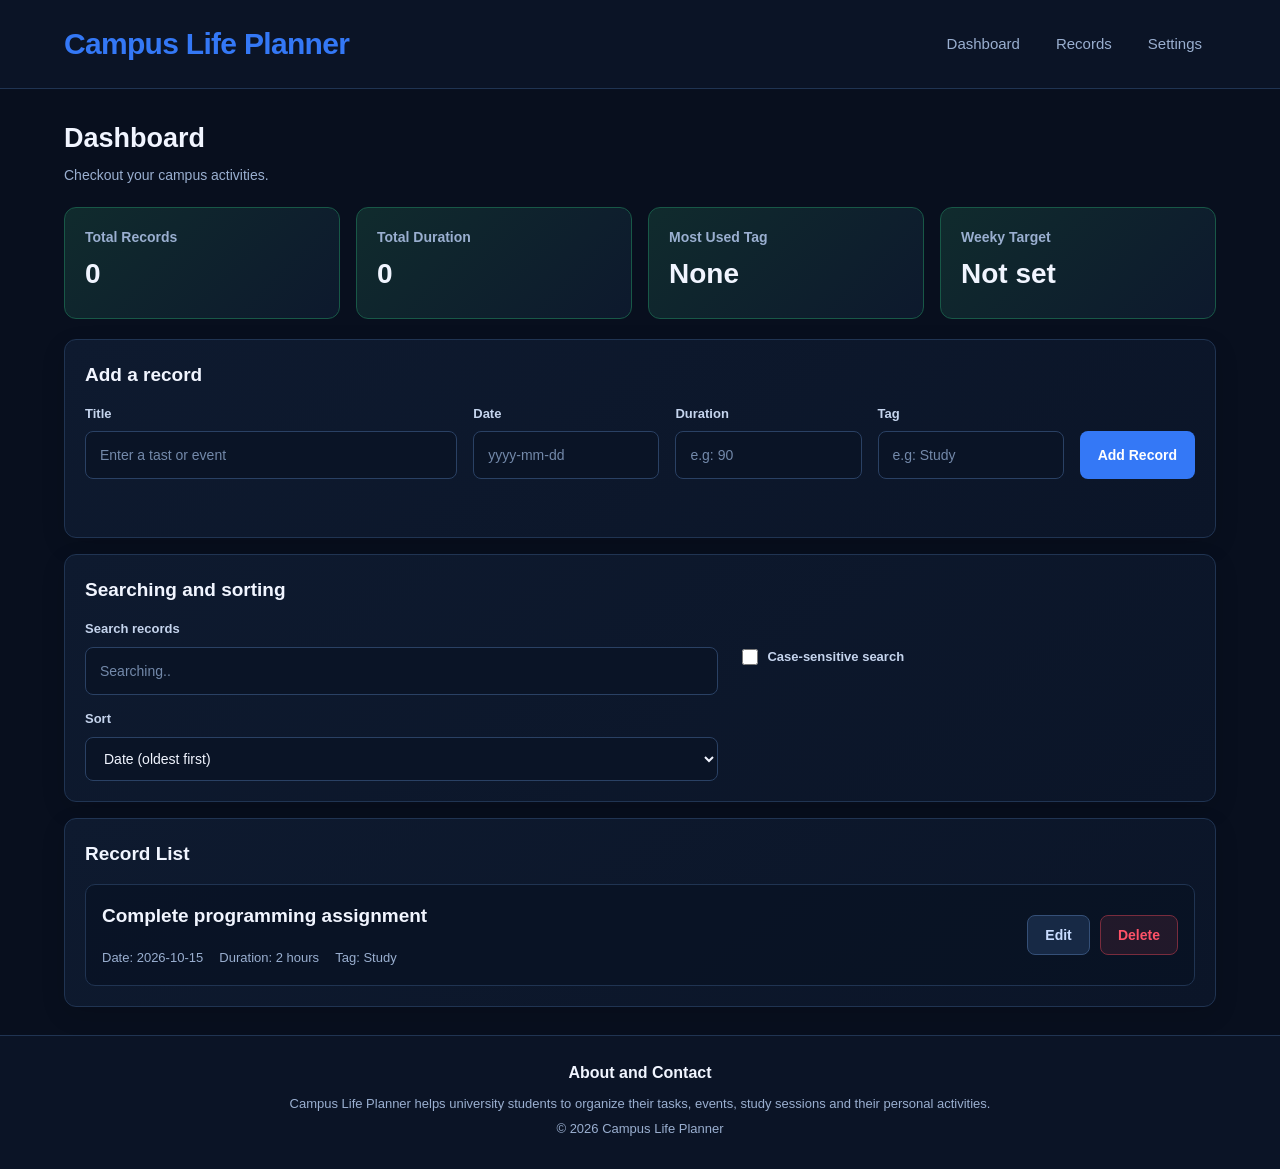
==== index.html @ 440531c9 "M1 add the wireframe and project summary" ====
<!DOCTYPE html>
<html lang="en">
<head>
    <meta charset="UTF-8">
    <meta name="viewport" content="width=device-width, initial-scale=1.0">
    <title>Document</title>
    <link rel="stylesheet" href="style.css">
</head>
<body>
    <a class="skip-link" href="#main-field">Skip to the main content</a>
    <header class="header">
        <div class="header-content">
            <h1>Campus Life Planner</h1>
            <nav>
                <a href="#">Dashboard</a>
                <a href="#">Records</a>
                <a href="#">Settings</a>
            </nav>
        </div>
    </header>
    <main id="main-field" tabindex="-1">
        <section id="dashboard">
            <h3>Dashboard</h3>
            <p>Checkout your campus activities.</p>

            <div class="container">

                <article class="cards">
                    <h3>Total Records</h3>
                    <p id="total-duration">0</p>
                </article>

                <article class="cards">
                    <h3>Total  Duration</h3>
                    <P id="total-duration">0</P>
                </article>

                <article class="cards">
                    <h3>Most Used Tag</h3>
                    <p id="used-tag">None</p>
                </article>

                <article class="cards">
                    <h3>Weeky Target</h3>
                    <p id="target">Not set</p>
                </article>
            </div>
            </section>
            <section id="add-record">
                <h3>Add a record</h3>
                <form id="record" novalidate>
                    <div>
                        <label for="title">Title</label>
                        <input type="text" id="title" name="title" placeholder="Enter a tast or event" aria-describedby="title-error" autocomplete="off">
                        <span id="title-error" class="error-text"></span>
                    </div>

                    <div>
                        <label for="date">Date</label>
                        <input type="text" id="date" name="date"  placeholder="yyyy-mm-dd" aria-describedby="date-error" autocomplete="off">
                        <span id="date-error" class="error-text"></span>
                    </div>

                    <div>
                        <label for="duration">Duration</label>
                        <input type="text" id="duration" name="duration" placeholder="e.g: 90" inputmode="decimal" aria-describedby="duration-error" autocomplete="off">
                        <span id="duration-error" class="error-text"></span>
                    </div>

                    <div>
                        <label for="tag">Tag</label>
                        <input type="text" id="tag" name="tag" placeholder="e.g: Study" aria-describedby="tag-error" autocomplete="off">
                        <span id="tag-error" class="error-text"></span>
                    </div>

                    <button type="submit">Add Record</button>
                    <p id="form-status" role="status"></p>
                </form>
            </section>

            <section id="sorting">
                <h3>Searching and sorting</h3>

                <div>
                    <label for="search">Search records</label>
                    <input type="search" id="search" placeholder="Searching..">
                </div>

                <div>
                    <label for="case-sensitive">
                        <input type="checkbox" id="case-sensitive">Case-sensitive search
                    </label>
                </div>

                <div>
                    <label for="sort">Sort</label>
        <select id="sort">
            <option value="date-asc">Date (oldest first)</option>
            <option value="date-desc">Date (newest first)</option>
            <option value="title-asc">Title (A-Z)</option>
            <option value="duration-desc">Duration (longest first)</option>
        </select>
                </div>
            </section>    
            <section id="records">
                <h3>Record List</h3>

                <div id="records-list">
                    <article class="record">
                        <div class="record-info">
                        <h3>Complete programming assignment</h3>
                        <p>Date: 2026-10-15</p>
                        <p>Duration: 2 hours</p>
                        <p>Tag: Study</p>
                        </div>

                        <div class="recorde-actions">
                        <button type="button" class="edit-button">Edit</button>
                        <button type="button" class="delete-button">Delete</button>
                        </div>
                    </article>
                </div>
            </section>
        </section>
    </main>
    <footer>
        <h3>About and Contact</h3>
        <p>Campus Life Planner helps university students to organize 
            their tasks, events, study sessions and their personal activities.
        </p>
        <p>&copy; 2026 Campus Life Planner</p>
    </footer>
</body>
</html>
---- style.css ----
:root {
    --bg-color: #080f1e;
    --header-color: #0b1426;
    --card-color: #0d192d;
    --input-color: #0a1426;
    --border-color: #203452;
    --primary-color: #3478f6;
    --button-color: #2463df;
    --button-hover: #1d4fc4;
    --text-color: #f1f5ff;
    --muted-color: #9aafd0;
    --green-color: #39d99b;
    --danger-color: #ff5268;
    --purple-color: #a78bfa;
    --yellow-color: #fbbf24;
}

* {
    box-sizing: border-box;
    margin: 0%;
    padding: 0%;
}

html {
    scroll-behavior: smooth;
}

body {
    font-family: 'Gill Sans', 'Gill Sans MT', Calibri, 'Trebuchet MS', sans-serif;
    background: var(--bg-color);
    color: var(--text-color);
    font-size: 15px;
    line-height: 1.6;
    min-height: 100vh;
}

.skip-link {
    position: absolute;
    left: 8px;
    top: -60px;
    padding: 8px 12px;
    background: var(--button-color);
    color: white;
    border-radius: 6px;
    z-index: 10;
}

.skip-link:focus {
    top: 8px;
}

a:focus-visible {
    outline: 2px solid #8db5ff;
    outline-offset: 3px;
}

header {
    background: var(--header-color);
    border-bottom: 1px solid var(--border-color);
}

.header-content {
    max-width:1500px;
    margin: 0 auto;
    padding: 16px 5%;
    display: flex;
    flex-direction: column;
    gap: 12px;
}

header h1 {
    font-size: 30px;
    font-weight: 750;
    letter-spacing: -0.7px;
    color: var(--primary-color);
}

nav {
    display: flex;
    align-items: center;
    gap: 8px;
    flex-wrap: wrap;
}

nav a {
    color: var(--muted-color);
    text-decoration: none;
    padding: 10px 14px;
    border-radius: 8px;
    transition: background 0.25s ease, color 0.25s ease;
}

nav a:hover, nav a:focus-visible {
    background: var(--primary-color);
    color: white;
}

main {
    width: 100%;
    max-width: 1500px;
    margin: 0 auto;
    padding: 28px 5%;
}

main:focus {
    outline: none;
}

#dashboard > h3 {
    font-size: 27px;
    margin-bottom: 4px;
    font-weight: 700;
}

#dashboard > p {
    color: var(--muted-color);
    font-size: 14px;
}

#dashboard > h3:hover {
    display: block;
    color: var(--muted-color);
    font-size: 14px;
    font-weight: 400;
    margin-top: 2px;
}

.container {
    display: grid;
    grid-template-columns: repeat(2, minmax(0, 1fr));
    gap: 16px;
    margin: 20px 0;
}

.cards {
    border-radius: 12px;
    border: 1px solid #24477c;
    background: linear-gradient(135deg, #102b2d, #0d192d);
    padding: 20px 24px;
    min-height: 112px;
    transition: transform 0.25s ease, border-color 0.25s ease;
    border-color:#185847;
}

.cards:hover {
    border-color: var(--primary-color);
    transform: translateY(-3px);
}

.cards h3 {
    color: var(--muted-color);
    font-size: 14px;
    margin-bottom: 4px;
    font-weight: 600;
}

.cards p {
    font-size: 28px;
    font-weight: 750;
}

#add-record, #sorting, #records {
    background: linear-gradient(145deg, #0e1a2f, #0b1528);
    border: 1px solid var(--border-color);
    border-radius: 12px;
    padding: 20px;
    margin-top: 16px;
    box-shadow: 0 8px 24px rgba(0, 0, 0, 0.12);
}

#add-record h3, #sorting h3, #records h3 {
    font-size: 19px;
    font-weight: 700;
    margin-bottom: 14px;
}

#record {
    display: grid;
    grid-template-columns: repeat(4, minmax(0,1fr));
    gap: 16px;
    align-items: end;
}

#record > div {
    display: flex;
    flex-direction: column;
    gap: 6px;
    min-width: 0;
}

label {
    color: #c5d4ed;
    font-size: 13px;
    font-weight: 600;
}

input, select {
    min-width: none;
    padding: 12px 14px;
    font: inherit;
    color: var(--text-color);
    border-radius: 8px;
    background: var(--input-color);
    width: 100%;
    border: 1px solid #2a4164;
    font-size: 14px;
    outline: 0;
    transition: border-color 0,2s ease, box-shadow 0.2s ease;
}

input::placeholder {
    color: #7389aa;
}

input:focus, select:focus {
    border-color: var(--primary-color);
    box-shadow: 0 0 0 3px rgba(52, 120, 246, 0.15);
}

input[type="date"] {
    color-scheme: dark;
}

input[type="checkbox"] {
    width: 16px;
    height: 16px;
    accent-color: var(--primary-color);
    cursor: pointer;
}

button {
    border: 1px solid transparent;
    border-radius: 8px;
    padding: 11px 17px;
    font-family: inherit;
    font-size: 14px;
    font-weight: 650;
    cursor: pointer;
    transition: background 0.2s ease, transform 0,2s ease, border-color 0.2s ease;
}

button:hover {
    transform: translateY(-1px);
}

button:focus-visible {
    outline: 2px solid #8db5ff;
    outline-offset: 3px;
}

#record > button {
    background: var(--primary-color);
    color: white;
    min-height: 44px;
}

#record > button:hover {
    background: var(--primary-hover);
}

#sorting {
    display: grid;
    grid-template-columns: minmax(0, 1.4fr) minmax(0, 1fr);
    gap: 14px 24px;
}

#sorting h3 {
    grid-column: 1 / -1;
    margin-bottom: 0%;
}

#sorting > div {
    display: flex;
    flex-direction: column;
    gap: 7px;
    min-width: none;
}

#sorting > div:nth-of-type(2) {
    justify-content: center;
    align-items: flex-start;
}

#sorting > div:nth-of-type(2) label {
    display: flex;
    align-items: center;
    gap: 9px;
}

#records-list {
    display: flex;
    flex-direction: column;
    gap: 8px;
}
.record {
    display: grid;
    grid-template-columns: minmax(0, 1fr) auto;
    align-items: center;
    gap: 8px 16px;
    padding: 16px;
    background: rgba(8, 18, 35, 0.7);
    border: 1px solid #203452;
    border-radius: 10px;
    transition: border-color 0.2s ease, background 0.2s ease;
}

.record:hover {
    border-color: #365b91;
    background: #101f36;
}

.record h3 {
    font-size: 15px;
    font-weight: 650;
    margin-bottom: 3px;
}

.record p {
    display: inline-block;
    color: var(--muted-color);
    font-size: 13px;
    margin-right: 12px;
}
.record-actions {
    display: flex;
gap: 8px;
}

.edit-button {
    background: #172945;
    color: #c9dcff;
    border-color: #355078;
}

.edit-button:hover {
    background: #233e65;
}

.delete-button {
    background: rgba(255, 82, 104, 0.1);
    color: var(--danger-color);
    border-color: #792c3d;
    margin-left: 6px;
}

.delete-button:hover {
    background: rgba(255, 82, 104, 0.2);
}

footer {
    background: var(--header-color);
    border-top: 1px solid var(--border-color);
    padding: 24px 5%;
    text-align: center;
    color: var(--muted-color);
    font-size: 13px;
}

footer h3 {
    color: var(--text-color);
    font-size: 16px;
    margin-bottom: 8px;
}

footer p {
    margin: 5px 0;
}

@media (min-width: 360px) {
    .container {
        grid-template-columns: repeat(2,minmax(0,1fr));
    }
    .cards {
        padding: 18px 20px;
    }
}

@media (min-width: 768px) {
    .header-content {
        flex-direction:row;
        align-items:center;
        justify-content: space-between;
        padding: 20px 5%;
    }
    header h1 {
        font-size: 30px;
    }
    main {
        padding: 28px 5%;
    }
    .container {
        gap: 16px;
    }
    #add-record, #sorting, #records {
        padding: 20px;
    }
    #record {
        grid-template-columns: repeat(2, minmax(0,1fr));
    }
    #record > button {
        grid-column: 1 / -1;
        justify-self: start;
    }
    #sorting {
        grid-template-columns: minmax(0, 1.4fr) minmax(0, 1fr);
        gap: 14px 24px;
    }
    #sorting > h3 {
        grid-column: 1 / -1;
    }
    .record {
        flex-direction: row;
        align-items: center;
        justify-content: space-between;
    }
}

@media(min-width: 1024px) {
    .container {
        grid-template-columns: repeat(4,minmax(0,1fr));
    }
    #record {
        grid-template-columns: 2fr 1fr 1fr 1fr auto;
        align-items: end;
    }
    #record > button {
        grid-column: auto;
        justify-self: stretch;
    }
}

@media (prefers-reduced-motion: reduce) {
    html {
        scroll-behavior: auto;
    }
    * {
        animation: none !important;
        transition: none !important;
    }
}

.error-text {
    color: #ff7a8a;
    font-size: 13px;
    font-weight: 600;
    min-height: 1.2em;
}

input[aria-invalid="true"] {
    border-color:var(--danger-color);
    border-width: 2px;
}

#form-status {
    color: var(--muted-color);
}

@media (min-width: 1024px) {
    #record {
        align-items: start;
    }
    #record > button {
        margin-top: 27px;
        min-height: 48px;
    }
}
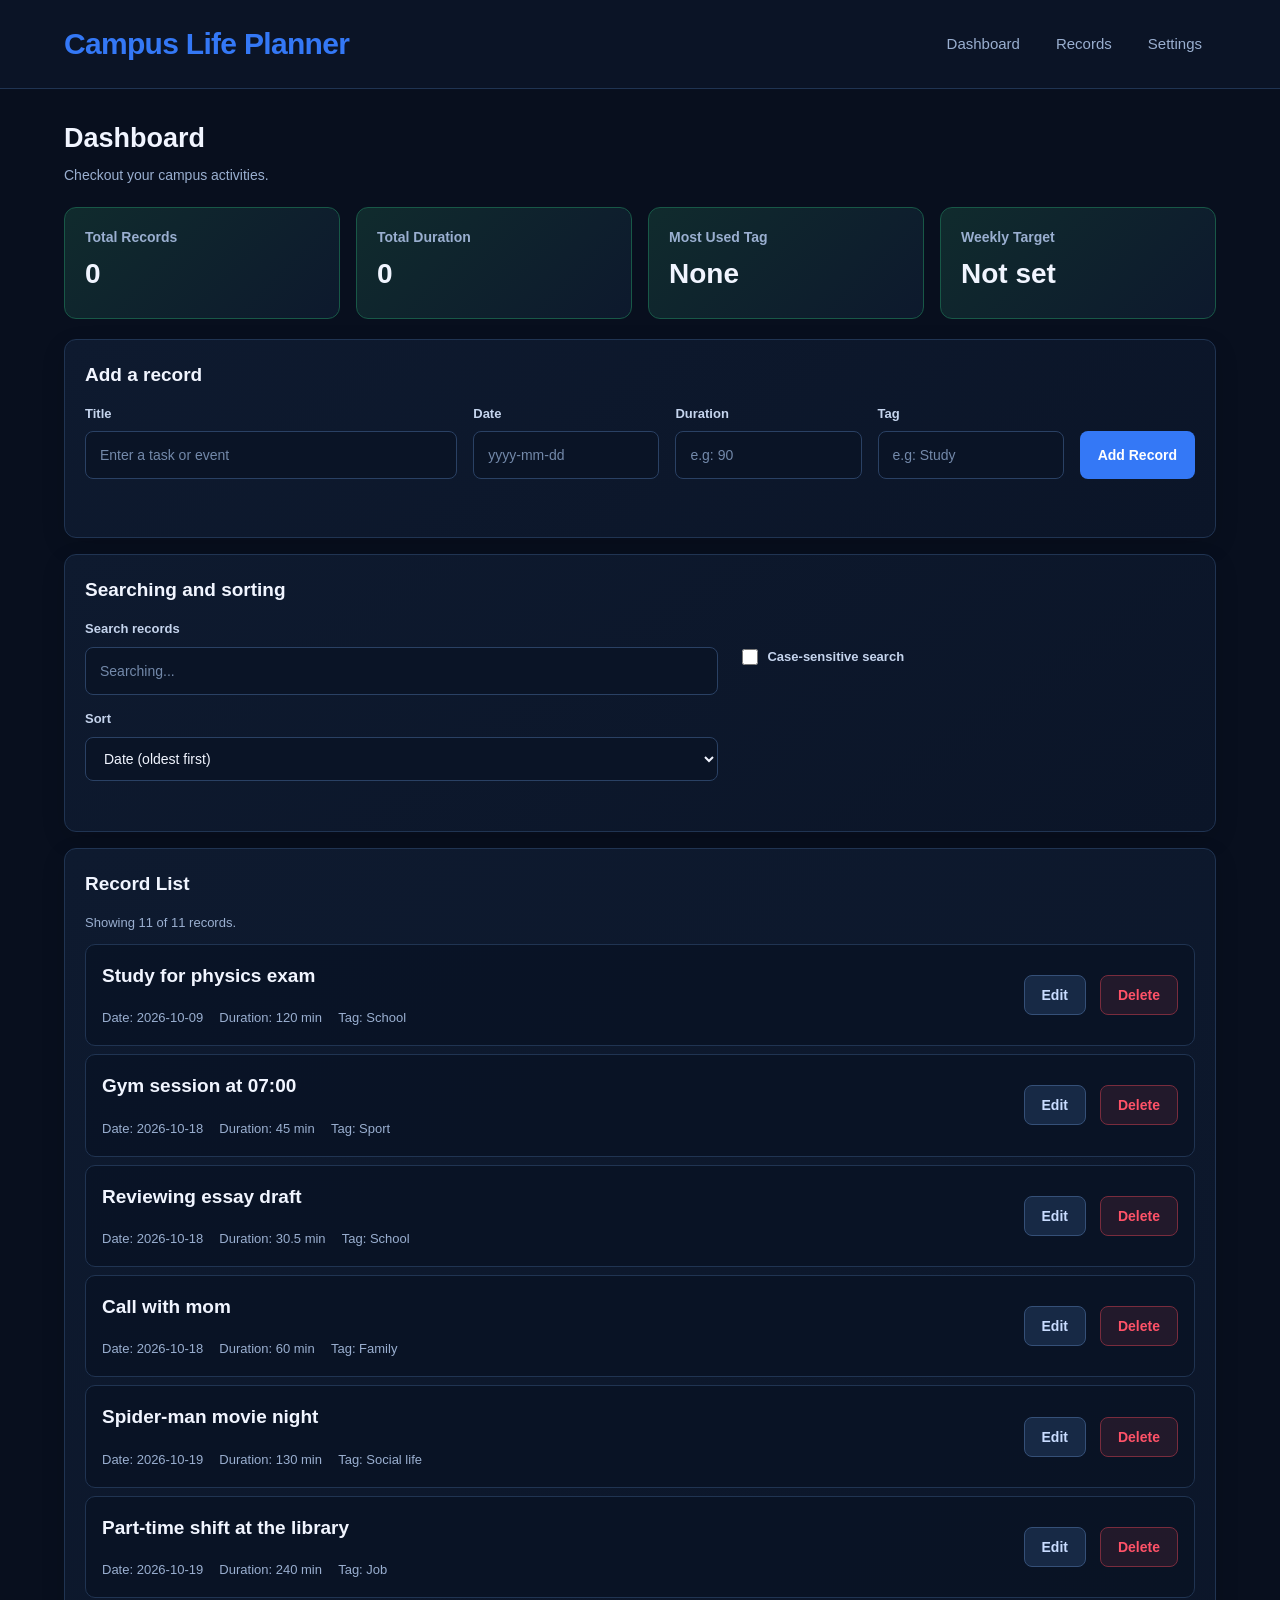
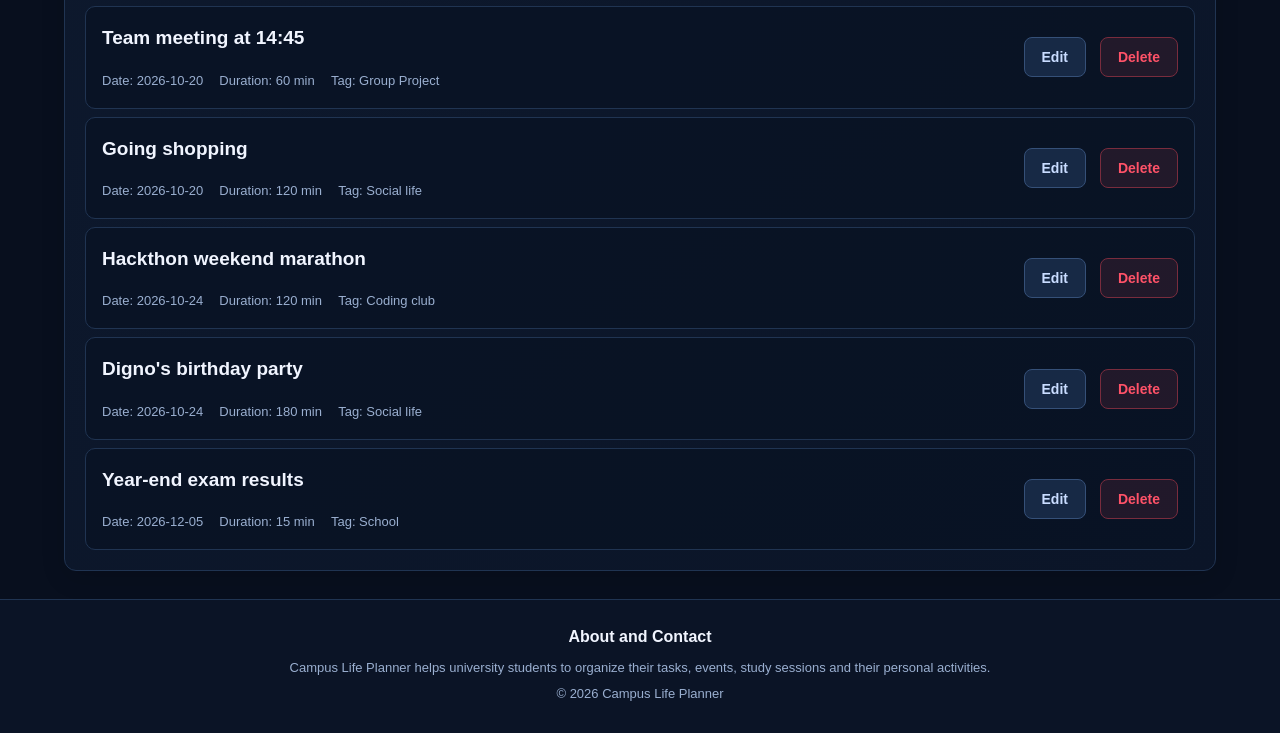
==== commit 671a8305: "M4 implementation of record rendering, sorting and regex search" ====
--- a/index.html
+++ b/index.html
@@ -3,8 +3,9 @@
 <head>
     <meta charset="UTF-8">
     <meta name="viewport" content="width=device-width, initial-scale=1.0">
-    <title>Document</title>
+    <title>Campus Life Planner</title>
     <link rel="stylesheet" href="style.css">
+    <link rel="icon" href="data:,">
 </head>
 <body>
     <a class="skip-link" href="#main-field">Skip to the main content</a>
@@ -12,9 +13,9 @@
         <div class="header-content">
             <h1>Campus Life Planner</h1>
             <nav>
-                <a href="#">Dashboard</a>
-                <a href="#">Records</a>
-                <a href="#">Settings</a>
+                <a href="#dashboard">Dashboard</a>
+                <a href="#records">Records</a>
+                <a href="#settings">Settings</a>
             </nav>
         </div>
     </header>
@@ -27,12 +28,12 @@
 
                 <article class="cards">
                     <h3>Total Records</h3>
-                    <p id="total-duration">0</p>
+                    <p id="total-records">0</p>
                 </article>
 
                 <article class="cards">
                     <h3>Total  Duration</h3>
-                    <P id="total-duration">0</P>
+                    <p id="total-duration">0</p>
                 </article>
 
                 <article class="cards">
@@ -41,17 +42,17 @@
                 </article>
 
                 <article class="cards">
-                    <h3>Weeky Target</h3>
+                    <h3>Weekly Target</h3>
                     <p id="target">Not set</p>
                 </article>
             </div>
             </section>
             <section id="add-record">
-                <h3>Add a record</h3>
+                <h3 id="form-heading">Add a record</h3>
                 <form id="record" novalidate>
                     <div>
                         <label for="title">Title</label>
-                        <input type="text" id="title" name="title" placeholder="Enter a tast or event" aria-describedby="title-error" autocomplete="off">
+                        <input type="text" id="title" name="title" placeholder="Enter a task or event" aria-describedby="title-error" autocomplete="off">
                         <span id="title-error" class="error-text"></span>
                     </div>
 
@@ -83,7 +84,8 @@
 
                 <div>
                     <label for="search">Search records</label>
-                    <input type="search" id="search" placeholder="Searching..">
+                    <input type="search" id="search" placeholder="Searching..." 
+                    aria-describedby="search-message" autocomplete="off">
                 </div>
 
                 <div>
@@ -101,27 +103,14 @@
             <option value="duration-desc">Duration (longest first)</option>
         </select>
                 </div>
+                <p id="search-message" role="status"></p>
             </section>    
             <section id="records">
                 <h3>Record List</h3>
+                <p id="result-count" role="status"></p>
 
-                <div id="records-list">
-                    <article class="record">
-                        <div class="record-info">
-                        <h3>Complete programming assignment</h3>
-                        <p>Date: 2026-10-15</p>
-                        <p>Duration: 2 hours</p>
-                        <p>Tag: Study</p>
-                        </div>
-
-                        <div class="recorde-actions">
-                        <button type="button" class="edit-button">Edit</button>
-                        <button type="button" class="delete-button">Delete</button>
-                        </div>
-                    </article>
-                </div>
+                <div id="records-list"></div>
             </section>
-        </section>
     </main>
     <footer>
         <h3>About and Contact</h3>
@@ -130,5 +119,6 @@
         </p>
         <p>&copy; 2026 Campus Life Planner</p>
     </footer>
+    <script type="module" src="Scripts/main.js"></script>
 </body>
 </html>
--- a/style.css
+++ b/style.css
@@ -347,6 +347,32 @@
     background: rgba(255, 82, 104, 0.2);
 }
 
+mark {
+    background: var(--yellow-color);
+    color: #1a1a1a;
+    padding: 0 2px;
+    border-radius: 3px;
+}
+
+#search-message {
+    color: #ff7a8a;
+    font-size: 13px;
+    font-weight: 600;
+    min-height: 1.2em;
+}
+
+#result-count {
+    color: var(--muted-color);
+    font-size: 13px;
+    margin-bottom: 10px;
+}
+
+.empty-message {
+    color: var(--muted-color);
+    padding: 16px;
+    text-align: center;
+}
+
 footer {
     background: var(--header-color);
     border-top: 1px solid var(--border-color);
@@ -413,6 +439,12 @@
         align-items: center;
         justify-content: space-between;
     }
+    #form-status {
+        grid-column: 1 / -1;
+    }
+    #search-message {
+        grid-column: 1 / -1;
+    }
 }
 
 @media(min-width: 1024px) {
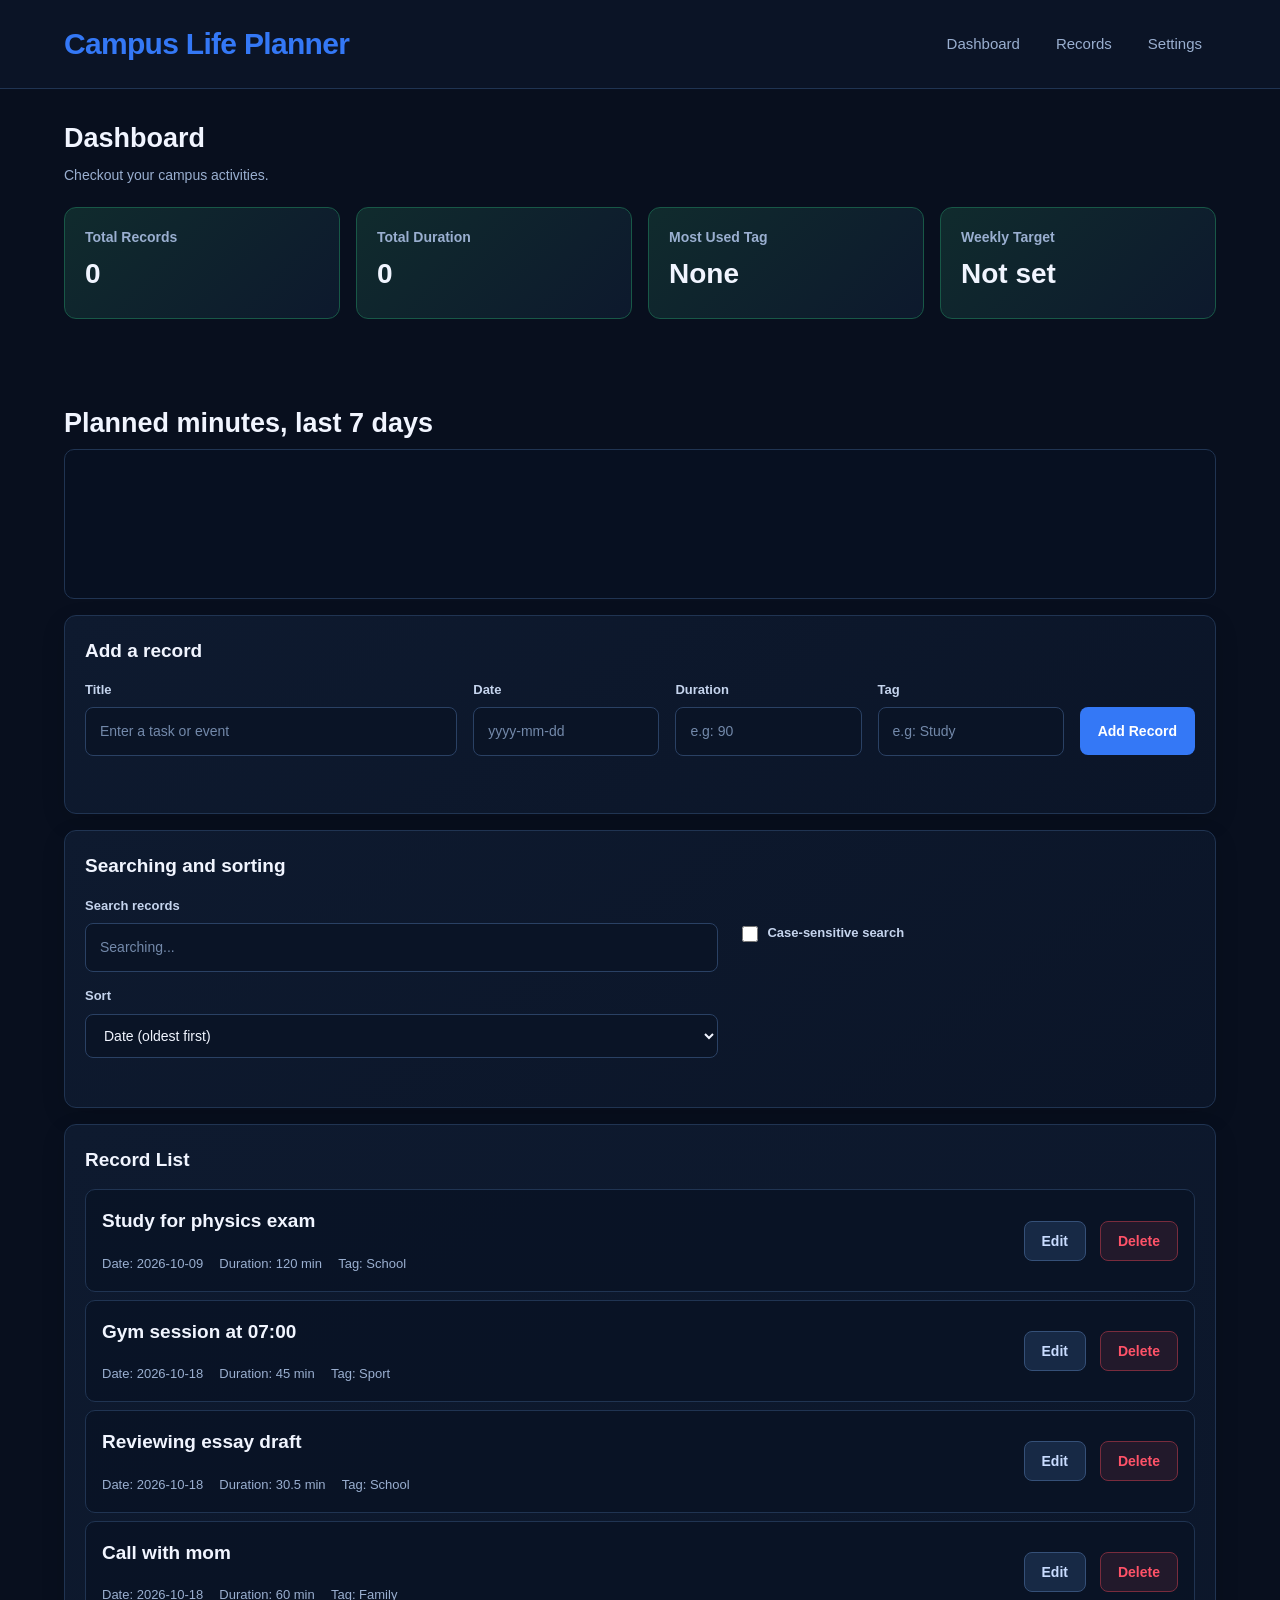
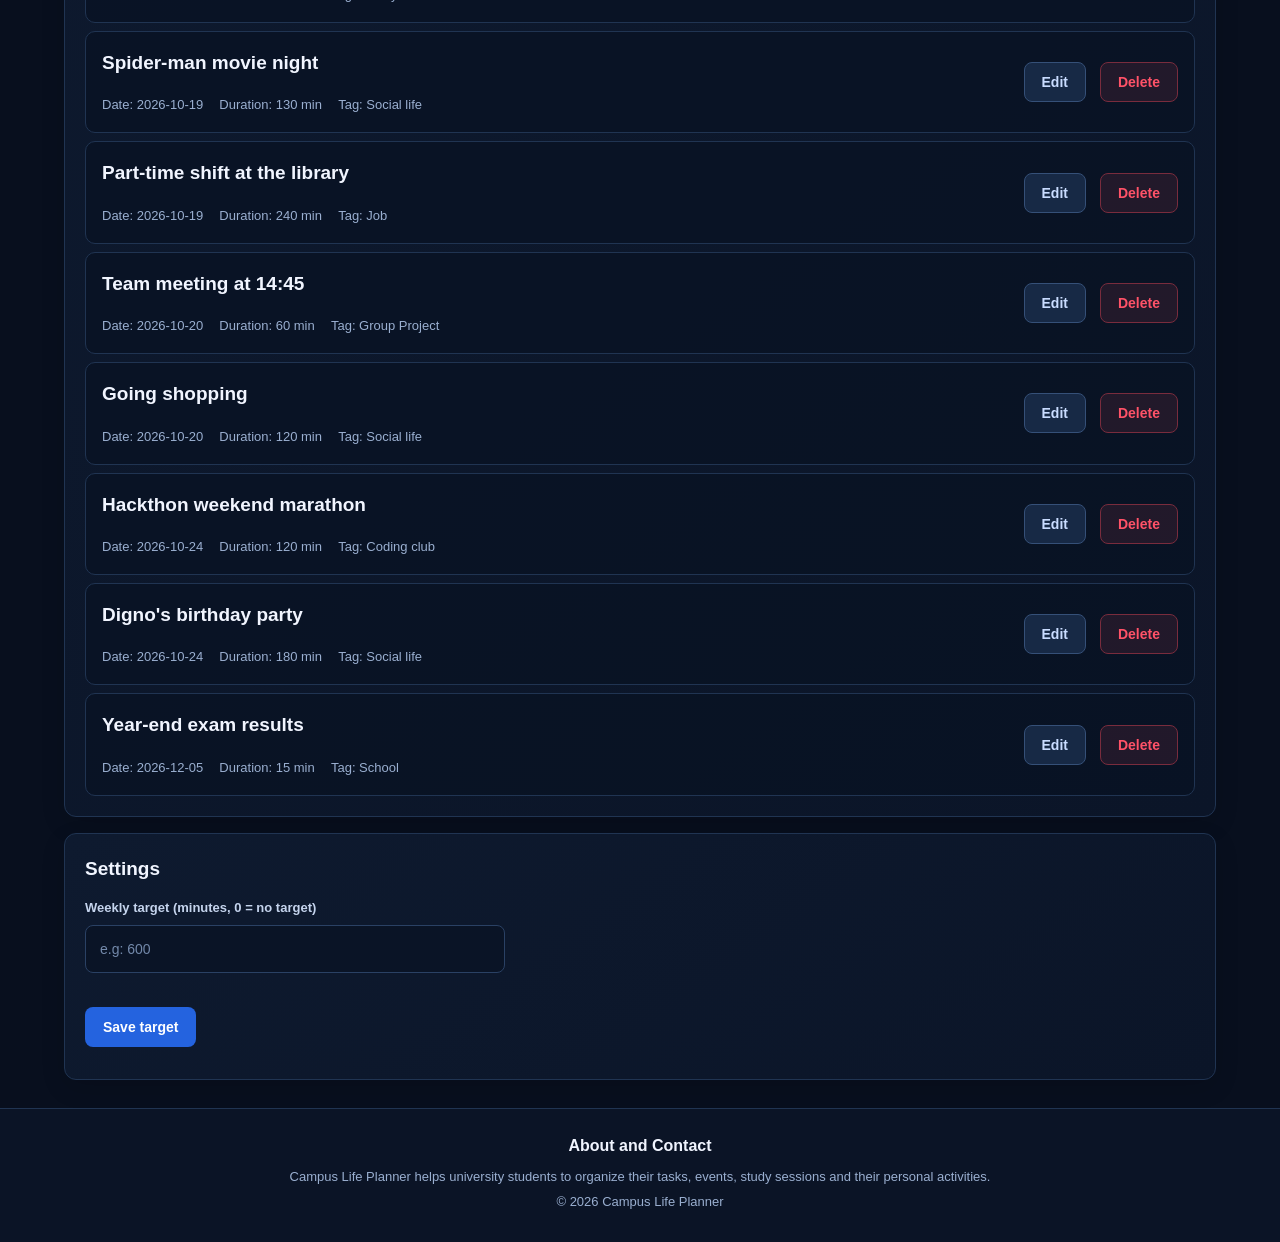
==== commit e4c4257e: "M5 dashboard statistics and weekly target" ====
--- a/index.html
+++ b/index.html
@@ -46,6 +46,10 @@
                     <p id="target">Not set</p>
                 </article>
             </div>
+            <p id="cap-polite" class="cap cap-ok" aria-live="polite"></p>
+            <p id="cap-assertive" class="cap cap-over" aria-live="assertive"></p>
+            <h3 class="chart-title">Planned minutes, last 7 days</h3>
+            <ul id="trend-chart" class="chart" aria-label="Bar chart of planned minutes for the last 7 days"></ul>
             </section>
             <section id="add-record">
                 <h3 id="form-heading">Add a record</h3>
@@ -111,6 +115,20 @@
 
                 <div id="records-list"></div>
             </section>
+        <section id="settings">
+            <h3>Settings</h3>
+
+            <form id="cap-form" novalidate>
+                <div>
+                    <label for="cap">Weekly target (minutes, 0 = no target)</label>
+                    <input type="text" id="cap" name="cap" inputmode="decimal" placeholder="e.g: 600"
+                        aria-describedby="cap-error" autocomplete="off">
+                        <span id="cap-error" class="error-text"></span>
+                </div>
+                <button type="submit">Save target</button>
+                <p id="cap-status" role="status"></p>
+            </form>
+        </section>    
     </main>
     <footer>
         <h3>About and Contact</h3>
--- a/style.css
+++ b/style.css
@@ -392,6 +392,110 @@
     margin: 5px 0;
 }
 
+.cap {
+    font-weight: 700;
+    min-height: 1.4em;
+    margin-bottom: 8px;
+}
+
+.cap-ok {
+    color: var(--green-color);
+}
+
+.cap-over {
+    color: #ff7a8a;
+}
+
+.chart-title {
+    font-size: 15px;
+    font-weight: 650;
+    margin: 16px 0 8px;
+}
+
+.chart {
+    list-style: none;
+    display: flex;
+    align-items: stretch;
+    gap: 8px;
+    height: 150px;
+    padding: 12px 12px 8px;
+    background: rgba(8, 18, 35, 0.7);
+    border: 1px solid var(--border-color);
+    border-radius: 10px;
+}
+
+.chart li {
+    flex: 1;
+    min-width: 0;
+    display: flex;
+    flex-direction: column;
+    align-items: center;
+}
+
+.bar-wrap {
+    flex: 1;
+    width: 100%;
+    display: flex;
+    align-items: flex-end;
+    justify-content: center;
+}
+
+.bar {
+    display: block;
+    width: 100%;
+    max-width: 48px;
+    min-height: 3px;
+    background: var(--primary-color);
+    border-radius: 6px 6px 0 0;
+    transition: height 0.3s ease;
+}
+
+.bar-label {
+    font-size: 11px;
+    color: var(--muted-color);
+    margin-top: 4px;
+}
+
+#settings {
+    background: linear-gradient(145deg, #0e1a2f, #0b1528);
+    border: 1px solid var(--border-color);
+    border-radius: 12px;
+    padding: 16px;
+    margin-top: 16px;
+    box-shadow: 0 8px 24px rgba(0, 0, 0, 0.12);
+}
+#settings > h3 {
+    font-size: 19px;
+    font-weight: 700;
+    margin-bottom: 14px;
+}
+
+#cap-form {
+    display: grid;
+    gap: 12px;
+    max-width: 420px;
+}
+
+#cap-form > div {
+    display: flex;
+    flex-direction:column;
+    gap: 6px;
+}
+
+#cap-form > button {
+    background: var(--button-color);
+    color: white;
+    justify-self: start;
+}
+
+#cap-form > button:hover {
+    background: var(--button-hover);
+}
+
+#cap-status {
+    color: var(--muted-color);
+}
+
 @media (min-width: 360px) {
     .container {
         grid-template-columns: repeat(2,minmax(0,1fr));
@@ -445,6 +549,9 @@
     #search-message {
         grid-column: 1 / -1;
     }
+    #settings {
+        padding: 20px;
+    }
 }
 
 @media(min-width: 1024px) {
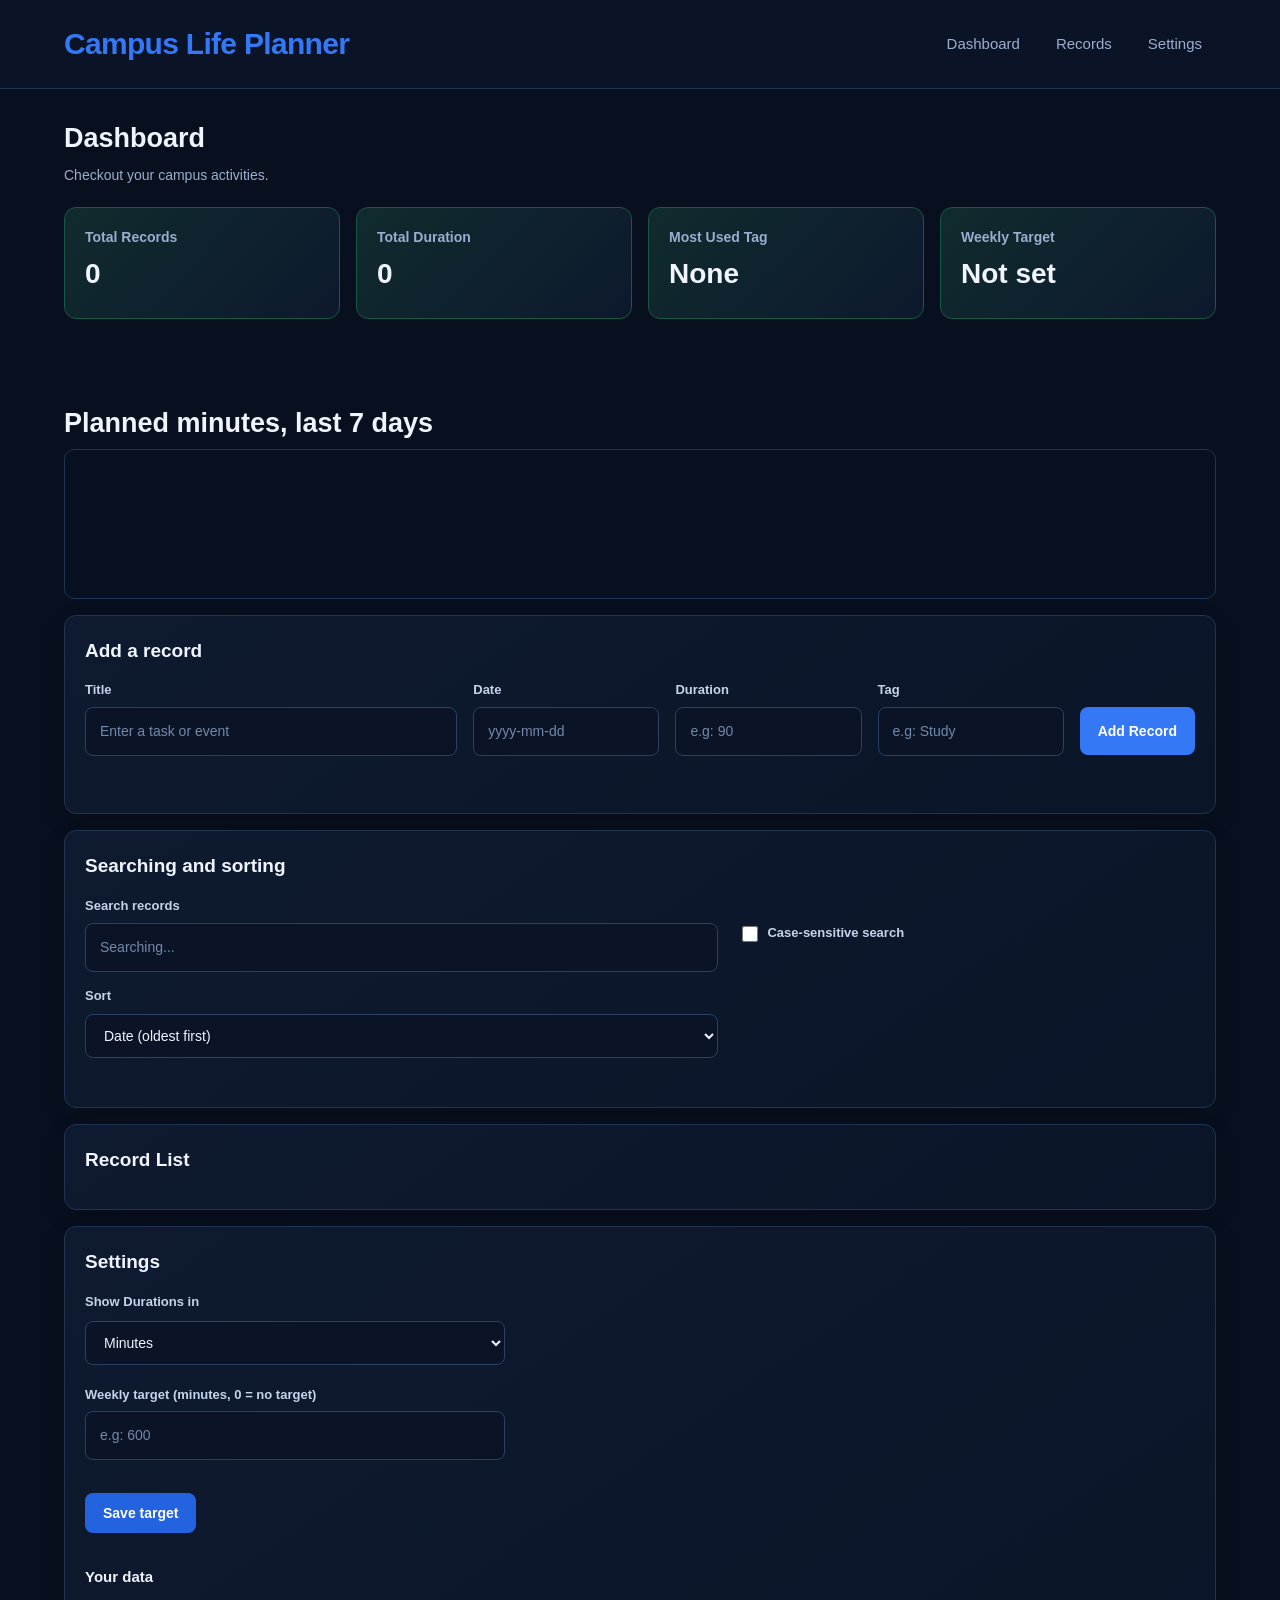
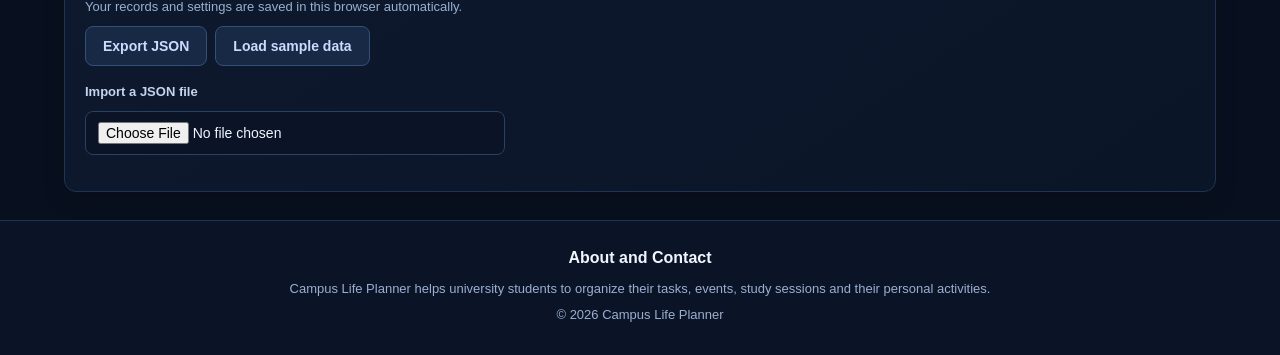
==== commit db81b841: "M6: Add persistence and data portability" ====
--- a/index.html
+++ b/index.html
@@ -118,6 +118,14 @@
         <section id="settings">
             <h3>Settings</h3>
 
+            <div class="setting-block">
+            <label for="unit">Show Durations in</label>
+            <select id="unit" name="unit">
+                <option value="minutes">Minutes</option>
+                <option value="hours">Hours</option>
+            </select>
+            </div>
+
             <form id="cap-form" novalidate>
                 <div>
                     <label for="cap">Weekly target (minutes, 0 = no target)</label>
@@ -128,6 +136,19 @@
                 <button type="submit">Save target</button>
                 <p id="cap-status" role="status"></p>
             </form>
+
+            <div class="setting-block">
+                <h3 class="settings-subtitle">Your data</h3>
+                <p class="hint">Your records and settings are saved in this browser automatically.</p>
+                <div class="button-row">
+                    <button type="button" id="export-btn">Export JSON</button>
+                    <button type="button" id="sample-btn">Load sample data</button>
+                </div>
+                <label for="import-file">Import a JSON file</label>
+                <input type="file" id="import-file" accept=".json,application/json">
+                <p id="data-status" role="status"></p>
+                <p id="import-error" class="erro-text" role="alert"></p>
+            </div>
         </section>    
     </main>
     <footer>
--- a/style.css
+++ b/style.css
@@ -474,6 +474,7 @@
     display: grid;
     gap: 12px;
     max-width: 420px;
+    margin-top: 20px;
 }
 
 #cap-form > div {
@@ -495,6 +496,52 @@
 #cap-status {
     color: var(--muted-color);
 }
+
+.setting-block {
+    display: flex;
+    flex-direction: column;
+    gap: 8px;
+    max-width: 420px;
+    margin-top: 20px;
+}
+
+.setting-block:first-of-type {
+    margin-top: 0;
+}
+
+.settings-subtitle {
+    font-size: 15px;
+    font-weight: 650;
+}
+.hint {
+    color: var(--muted-color);
+    font-size: 13px;
+}
+
+.button-row { 
+    display: flex;
+    flex-wrap: wrap;
+    gap: 8px;
+    margin-bottom: 8px;
+}
+
+.setting-block button { 
+    background: #172945;
+    color: #c9dcff;
+    border-color: #355078;
+}
+
+.setting-block button:hover {
+    background: #233e65;
+}
+
+input[type="file"] {
+    padding: 10px 12px;
+    cursor: pointer;
+}
+ #data-status {
+    color: var(--muted-color);
+ }
 
 @media (min-width: 360px) {
     .container {
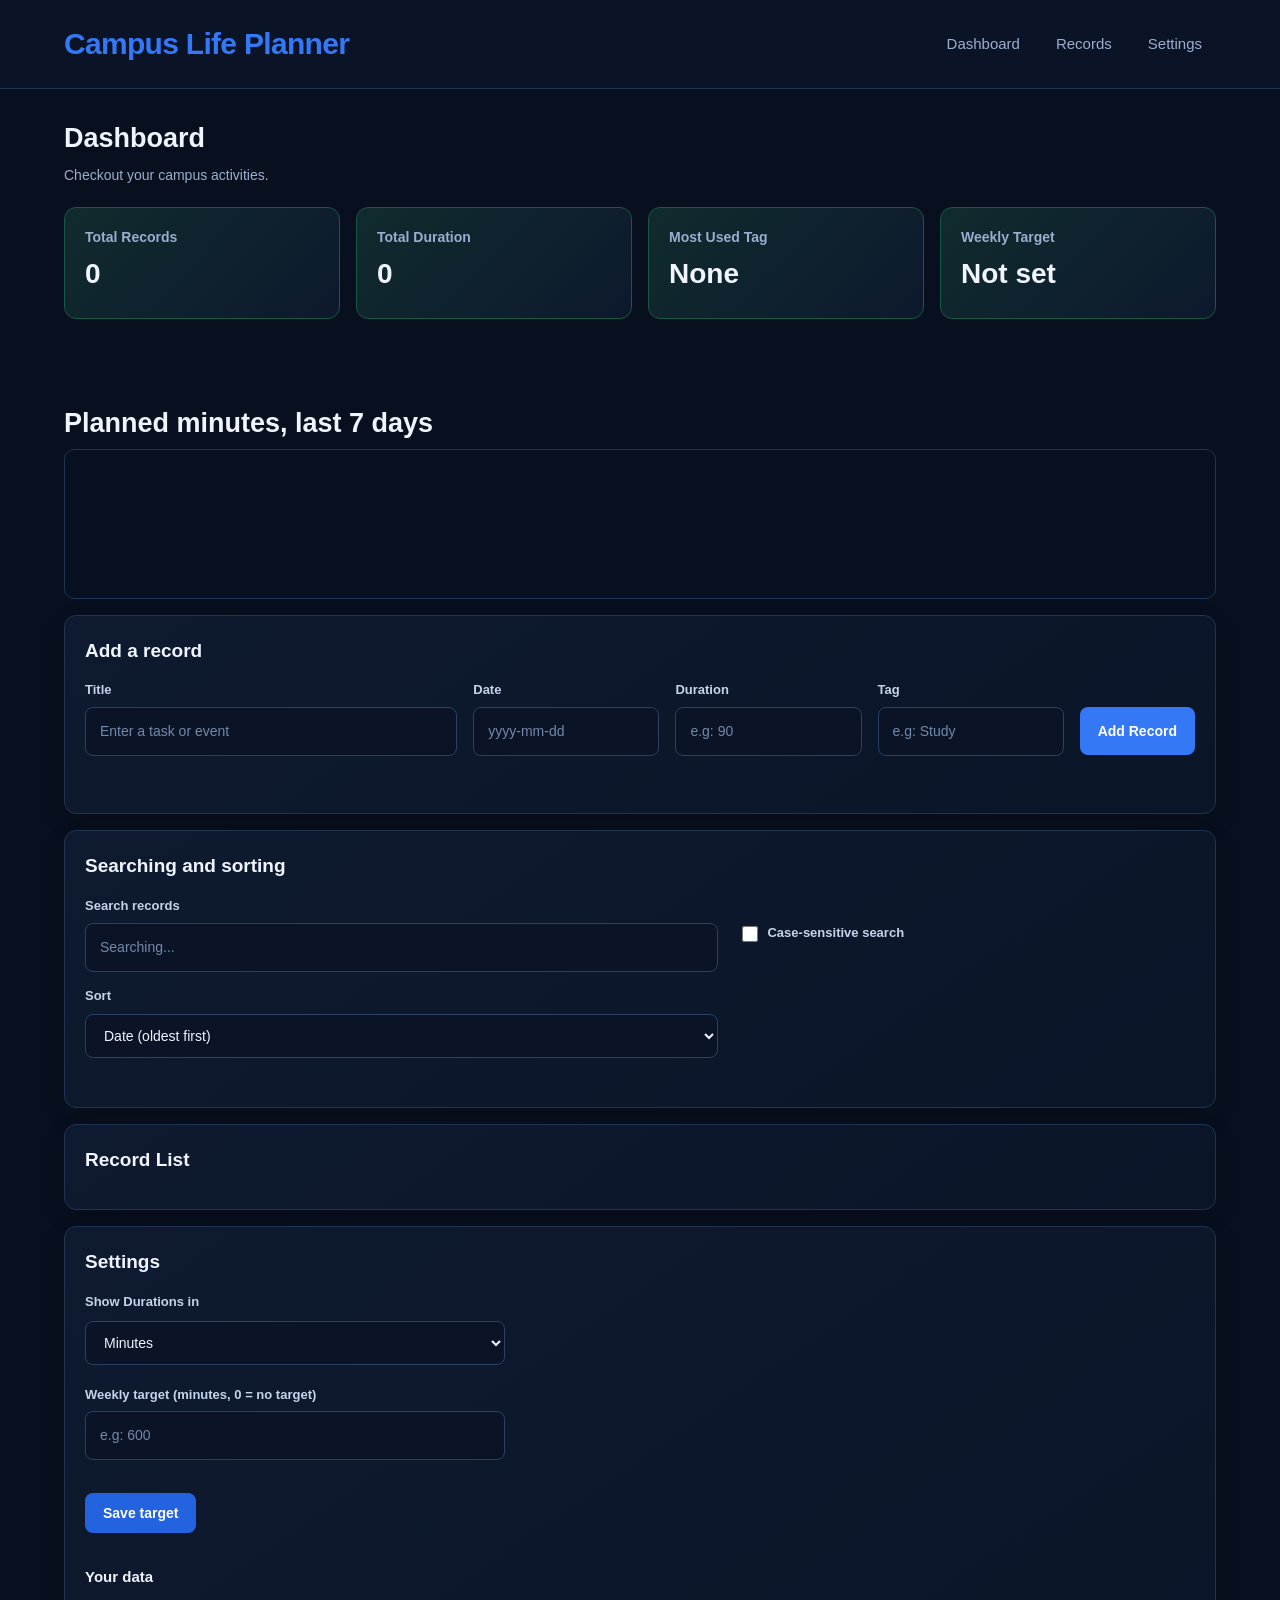
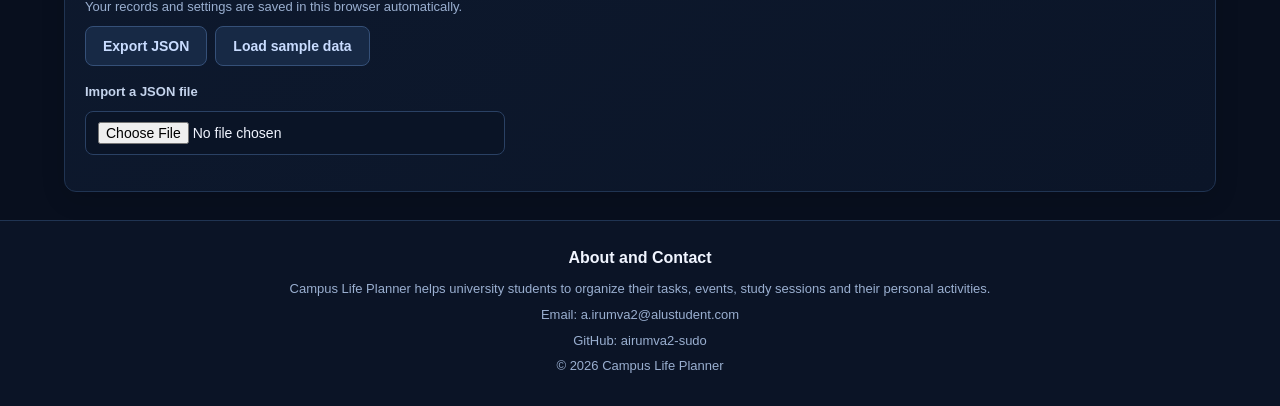
==== commit 55c72817: "Finalize Campus Life Planner with accessibility and testing improvements" ====
--- a/index.html
+++ b/index.html
@@ -155,7 +155,9 @@
         <h3>About and Contact</h3>
         <p>Campus Life Planner helps university students to organize 
             their tasks, events, study sessions and their personal activities.
-        </p>
+        </p> 
+        <p>Email: a.irumva2@alustudent.com</p> 
+            <p>GitHub: airumva2-sudo</p>
         <p>&copy; 2026 Campus Life Planner</p>
     </footer>
     <script type="module" src="Scripts/main.js"></script>
